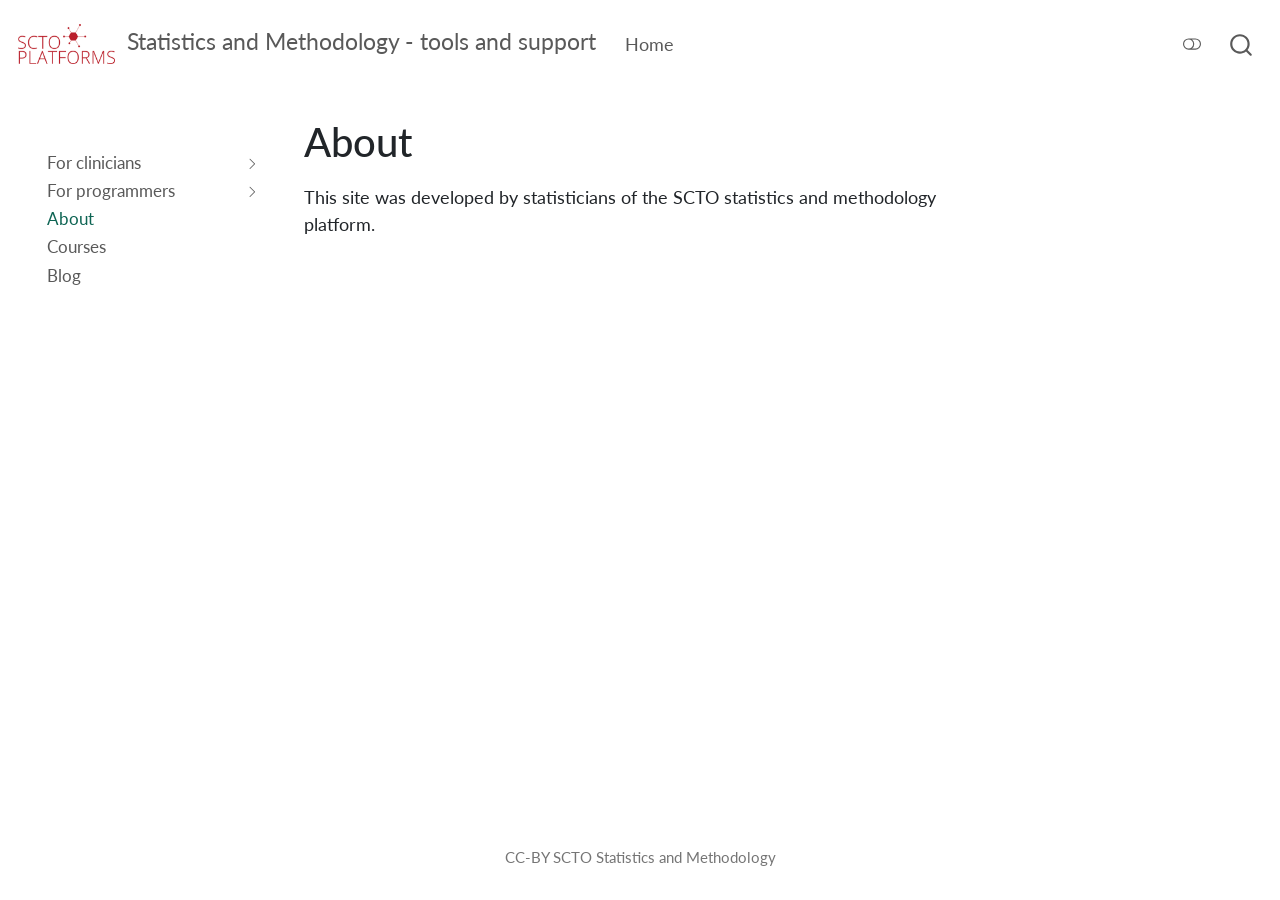
==== about.html @ e66b6415 "Built site for gh-pages" ====
<!DOCTYPE html>
<html xmlns="http://www.w3.org/1999/xhtml" lang="en" xml:lang="en"><head>

<meta charset="utf-8">
<meta name="generator" content="quarto-1.0.37">

<meta name="viewport" content="width=device-width, initial-scale=1.0, user-scalable=yes">


<title>Statistics and Methodology - tools and support - About</title>
<style>
code{white-space: pre-wrap;}
span.smallcaps{font-variant: small-caps;}
span.underline{text-decoration: underline;}
div.column{display: inline-block; vertical-align: top; width: 50%;}
div.hanging-indent{margin-left: 1.5em; text-indent: -1.5em;}
ul.task-list{list-style: none;}
</style>


<script src="site_libs/quarto-nav/quarto-nav.js"></script>
<script src="site_libs/quarto-nav/headroom.min.js"></script>
<script src="site_libs/clipboard/clipboard.min.js"></script>
<script src="site_libs/quarto-search/autocomplete.umd.js"></script>
<script src="site_libs/quarto-search/fuse.min.js"></script>
<script src="site_libs/quarto-search/quarto-search.js"></script>
<meta name="quarto:offset" content="./">
<link href="./docs/SCTO_Platforms.png" rel="icon" type="image/png">
<script src="site_libs/quarto-html/quarto.js"></script>
<script src="site_libs/quarto-html/popper.min.js"></script>
<script src="site_libs/quarto-html/tippy.umd.min.js"></script>
<script src="site_libs/quarto-html/anchor.min.js"></script>
<link href="site_libs/quarto-html/tippy.css" rel="stylesheet">
<link href="site_libs/quarto-html/quarto-syntax-highlighting.css" rel="stylesheet" class="quarto-color-scheme" id="quarto-text-highlighting-styles">
<link href="site_libs/quarto-html/quarto-syntax-highlighting-dark.css" rel="prefetch" class="quarto-color-scheme quarto-color-alternate" id="quarto-text-highlighting-styles">
<script src="site_libs/bootstrap/bootstrap.min.js"></script>
<link href="site_libs/bootstrap/bootstrap-icons.css" rel="stylesheet">
<link href="site_libs/bootstrap/bootstrap.min.css" rel="stylesheet" class="quarto-color-scheme" id="quarto-bootstrap" data-mode="light">
<link href="site_libs/bootstrap/bootstrap-dark.min.css" rel="prefetch" class="quarto-color-scheme quarto-color-alternate" id="quarto-bootstrap" data-mode="dark">
<script id="quarto-search-options" type="application/json">{
  "location": "navbar",
  "copy-button": false,
  "collapse-after": 3,
  "panel-placement": "end",
  "type": "overlay",
  "limit": 20,
  "language": {
    "search-no-results-text": "No results",
    "search-matching-documents-text": "matching documents",
    "search-copy-link-title": "Copy link to search",
    "search-hide-matches-text": "Hide additional matches",
    "search-more-match-text": "more match in this document",
    "search-more-matches-text": "more matches in this document",
    "search-clear-button-title": "Clear",
    "search-detached-cancel-button-title": "Cancel",
    "search-submit-button-title": "Submit"
  }
}</script>


<link rel="stylesheet" href="styles.css">
</head>

<body class="nav-sidebar floating nav-fixed">


<div id="quarto-search-results"></div>
  <header id="quarto-header" class="headroom fixed-top">
    <nav class="navbar navbar-expand-lg navbar-dark ">
      <div class="navbar-container container-fluid">
      <a class="navbar-brand" href="./index.html">
    <img src="./docs/SCTO_Platforms.png" alt="">
    <span class="navbar-title">Statistics and Methodology - tools and support</span>
  </a>
          <button class="navbar-toggler" type="button" data-bs-toggle="collapse" data-bs-target="#navbarCollapse" aria-controls="navbarCollapse" aria-expanded="false" aria-label="Toggle navigation" onclick="if (window.quartoToggleHeadroom) { window.quartoToggleHeadroom(); }">
  <span class="navbar-toggler-icon"></span>
</button>
          <div class="collapse navbar-collapse" id="navbarCollapse">
            <ul class="navbar-nav navbar-nav-scroll me-auto">
  <li class="nav-item">
    <a class="nav-link" href="./index.html">Home</a>
  </li>  
</ul>
              <div class="quarto-toggle-container">
                  <a href="" class="quarto-color-scheme-toggle nav-link" onclick="window.quartoToggleColorScheme(); return false;" title="Toggle dark mode"><i class="bi"></i></a>
              </div>
              <div id="quarto-search" class="" title="Search"></div>
          </div> <!-- /navcollapse -->
      </div> <!-- /container-fluid -->
    </nav>
  <nav class="quarto-secondary-nav" data-bs-toggle="collapse" data-bs-target="#quarto-sidebar" aria-controls="quarto-sidebar" aria-expanded="false" aria-label="Toggle sidebar navigation" onclick="if (window.quartoToggleHeadroom) { window.quartoToggleHeadroom(); }">
    <div class="container-fluid d-flex justify-content-between">
      <h1 class="quarto-secondary-nav-title">About</h1>
      <button type="button" class="quarto-btn-toggle btn" aria-label="Show secondary navigation">
        <i class="bi bi-chevron-right"></i>
      </button>
    </div>
  </nav>
</header>
<!-- content -->
<div id="quarto-content" class="quarto-container page-columns page-rows-contents page-layout-article page-navbar">
<!-- sidebar -->
  <nav id="quarto-sidebar" class="sidebar collapse sidebar-navigation floating overflow-auto">
      <div class="mt-2 flex-shrink-0 align-items-center">
        <div class="sidebar-search">
        <div id="quarto-search" class="" title="Search"></div>
        </div>
      </div>
    <div class="sidebar-menu-container"> 
    <ul class="list-unstyled mt-1">
        <li class="sidebar-item sidebar-item-section">
      <div class="sidebar-item-container"> 
            <a class="sidebar-item-text sidebar-link text-start collapsed" data-bs-toggle="collapse" data-bs-target="#quarto-sidebar-section-1" aria-expanded="false">For clinicians</a>
          <a class="sidebar-item-toggle text-start collapsed" data-bs-toggle="collapse" data-bs-target="#quarto-sidebar-section-1" aria-expanded="false">
            <i class="bi bi-chevron-right ms-2"></i>
          </a> 
      </div>
      <ul id="quarto-sidebar-section-1" class="collapse list-unstyled sidebar-section depth1 ">  
          <li class="sidebar-item">
  <div class="sidebar-item-container"> 
  <a href="./DataSharing.html" class="sidebar-item-text sidebar-link">Data sharing</a>
  </div>
</li>
          <li class="sidebar-item">
  <div class="sidebar-item-container"> 
  <a href="./ReportingGuidelines.html" class="sidebar-item-text sidebar-link">Reporting guidelines</a>
  </div>
</li>
          <li class="sidebar-item">
  <div class="sidebar-item-container"> 
  <a href="./SampleSizeCalculation.html" class="sidebar-item-text sidebar-link">Sample size calculation</a>
  </div>
</li>
      </ul>
  </li>
        <li class="sidebar-item sidebar-item-section">
      <div class="sidebar-item-container"> 
            <a class="sidebar-item-text sidebar-link text-start collapsed" data-bs-toggle="collapse" data-bs-target="#quarto-sidebar-section-2" aria-expanded="false">For programmers</a>
          <a class="sidebar-item-toggle text-start collapsed" data-bs-toggle="collapse" data-bs-target="#quarto-sidebar-section-2" aria-expanded="false">
            <i class="bi bi-chevron-right ms-2"></i>
          </a> 
      </div>
      <ul id="quarto-sidebar-section-2" class="collapse list-unstyled sidebar-section depth1 ">  
          <li class="sidebar-item">
  <div class="sidebar-item-container"> 
  <a href="./baselinetables.html" class="sidebar-item-text sidebar-link">Make a baseline table</a>
  </div>
</li>
          <li class="sidebar-item">
  <div class="sidebar-item-container"> 
  <a href="./software.html" class="sidebar-item-text sidebar-link">Software packages</a>
  </div>
</li>
      </ul>
  </li>
        <li class="sidebar-item">
  <div class="sidebar-item-container"> 
  <a href="./about.html" class="sidebar-item-text sidebar-link active">About</a>
  </div>
</li>
        <li class="sidebar-item">
  <div class="sidebar-item-container"> 
  <a href="./courses.html" class="sidebar-item-text sidebar-link">Courses</a>
  </div>
</li>
        <li class="sidebar-item">
  <div class="sidebar-item-container"> 
  <a href="./blog/index.html" class="sidebar-item-text sidebar-link">Blog</a>
  </div>
</li>
    </ul>
    </div>
</nav>
<!-- margin-sidebar -->
    <div id="quarto-margin-sidebar" class="sidebar margin-sidebar">
        
    </div>
<!-- main -->
<main class="content" id="quarto-document-content">

<header id="title-block-header" class="quarto-title-block default">
<div class="quarto-title">
<h1 class="title d-none d-lg-block">About</h1>
</div>



<div class="quarto-title-meta">

    
    
  </div>
  

</header>

<p>This site was developed by statisticians of the SCTO statistics and methodology platform.</p>



</main> <!-- /main -->
<script id="quarto-html-after-body" type="application/javascript">
window.document.addEventListener("DOMContentLoaded", function (event) {
  const toggleBodyColorMode = (bsSheetEl) => {
    const mode = bsSheetEl.getAttribute("data-mode");
    const bodyEl = window.document.querySelector("body");
    if (mode === "dark") {
      bodyEl.classList.add("quarto-dark");
      bodyEl.classList.remove("quarto-light");
    } else {
      bodyEl.classList.add("quarto-light");
      bodyEl.classList.remove("quarto-dark");
    }
  }
  const toggleBodyColorPrimary = () => {
    const bsSheetEl = window.document.querySelector("link#quarto-bootstrap");
    if (bsSheetEl) {
      toggleBodyColorMode(bsSheetEl);
    }
  }
  toggleBodyColorPrimary();  
  const disableStylesheet = (stylesheets) => {
    for (let i=0; i < stylesheets.length; i++) {
      const stylesheet = stylesheets[i];
      stylesheet.rel = 'prefetch';
    }
  }
  const enableStylesheet = (stylesheets) => {
    for (let i=0; i < stylesheets.length; i++) {
      const stylesheet = stylesheets[i];
      stylesheet.rel = 'stylesheet';
    }
  }
  const manageTransitions = (selector, allowTransitions) => {
    const els = window.document.querySelectorAll(selector);
    for (let i=0; i < els.length; i++) {
      const el = els[i];
      if (allowTransitions) {
        el.classList.remove('notransition');
      } else {
        el.classList.add('notransition');
      }
    }
  }
  const toggleColorMode = (alternate) => {
    // Switch the stylesheets
    const alternateStylesheets = window.document.querySelectorAll('link.quarto-color-scheme.quarto-color-alternate');
    manageTransitions('#quarto-margin-sidebar .nav-link', false);
    if (alternate) {
      enableStylesheet(alternateStylesheets);
      for (const sheetNode of alternateStylesheets) {
        if (sheetNode.id === "quarto-bootstrap") {
          toggleBodyColorMode(sheetNode);
        }
      }
    } else {
      disableStylesheet(alternateStylesheets);
      toggleBodyColorPrimary();
    }
    manageTransitions('#quarto-margin-sidebar .nav-link', true);
    // Switch the toggles
    const toggles = window.document.querySelectorAll('.quarto-color-scheme-toggle');
    for (let i=0; i < toggles.length; i++) {
      const toggle = toggles[i];
      if (toggle) {
        if (alternate) {
          toggle.classList.add("alternate");     
        } else {
          toggle.classList.remove("alternate");
        }
      }
    }
  }
  const isFileUrl = () => { 
    return window.location.protocol === 'file:';
  }
  const hasAlternateSentinel = () => {  
    let styleSentinel = getColorSchemeSentinel();
    if (styleSentinel !== null) {
      return styleSentinel === "alternate";
    } else {
      return false;
    }
  }
  const setStyleSentinel = (alternate) => {
    const value = alternate ? "alternate" : "default";
    if (!isFileUrl()) {
      window.localStorage.setItem("quarto-color-scheme", value);
    } else {
      localAlternateSentinel = value;
    }
  }
  const getColorSchemeSentinel = () => {
    if (!isFileUrl()) {
      const storageValue = window.localStorage.getItem("quarto-color-scheme");
      return storageValue != null ? storageValue : localAlternateSentinel;
    } else {
      return localAlternateSentinel;
    }
  }
  let localAlternateSentinel = 'default';
  // Dark / light mode switch
  window.quartoToggleColorScheme = () => {
    // Read the current dark / light value 
    let toAlternate = !hasAlternateSentinel();
    toggleColorMode(toAlternate);
    setStyleSentinel(toAlternate);
  };
  // Ensure there is a toggle, if there isn't float one in the top right
  if (window.document.querySelector('.quarto-color-scheme-toggle') === null) {
    const a = window.document.createElement('a');
    a.classList.add('top-right');
    a.classList.add('quarto-color-scheme-toggle');
    a.href = "";
    a.onclick = function() { try { window.quartoToggleColorScheme(); } catch {} return false; };
    const i = window.document.createElement("i");
    i.classList.add('bi');
    a.appendChild(i);
    window.document.body.appendChild(a);
  }
  // Switch to dark mode if need be
  if (hasAlternateSentinel()) {
    toggleColorMode(true);
  } 
  const icon = "";
  const anchorJS = new window.AnchorJS();
  anchorJS.options = {
    placement: 'right',
    icon: icon
  };
  anchorJS.add('.anchored');
  const clipboard = new window.ClipboardJS('.code-copy-button', {
    target: function(trigger) {
      return trigger.previousElementSibling;
    }
  });
  clipboard.on('success', function(e) {
    // button target
    const button = e.trigger;
    // don't keep focus
    button.blur();
    // flash "checked"
    button.classList.add('code-copy-button-checked');
    var currentTitle = button.getAttribute("title");
    button.setAttribute("title", "Copied!");
    setTimeout(function() {
      button.setAttribute("title", currentTitle);
      button.classList.remove('code-copy-button-checked');
    }, 1000);
    // clear code selection
    e.clearSelection();
  });
  function tippyHover(el, contentFn) {
    const config = {
      allowHTML: true,
      content: contentFn,
      maxWidth: 500,
      delay: 100,
      arrow: false,
      appendTo: function(el) {
          return el.parentElement;
      },
      interactive: true,
      interactiveBorder: 10,
      theme: 'quarto',
      placement: 'bottom-start'
    };
    window.tippy(el, config); 
  }
  const noterefs = window.document.querySelectorAll('a[role="doc-noteref"]');
  for (var i=0; i<noterefs.length; i++) {
    const ref = noterefs[i];
    tippyHover(ref, function() {
      let href = ref.getAttribute('href');
      try { href = new URL(href).hash; } catch {}
      const id = href.replace(/^#\/?/, "");
      const note = window.document.getElementById(id);
      return note.innerHTML;
    });
  }
  var bibliorefs = window.document.querySelectorAll('a[role="doc-biblioref"]');
  for (var i=0; i<bibliorefs.length; i++) {
    const ref = bibliorefs[i];
    const cites = ref.parentNode.getAttribute('data-cites').split(' ');
    tippyHover(ref, function() {
      var popup = window.document.createElement('div');
      cites.forEach(function(cite) {
        var citeDiv = window.document.createElement('div');
        citeDiv.classList.add('hanging-indent');
        citeDiv.classList.add('csl-entry');
        var biblioDiv = window.document.getElementById('ref-' + cite);
        if (biblioDiv) {
          citeDiv.innerHTML = biblioDiv.innerHTML;
        }
        popup.appendChild(citeDiv);
      });
      return popup.innerHTML;
    });
  }
});
</script>
</div> <!-- /content -->
<footer class="footer">
  <div class="nav-footer">
      <div class="nav-footer-center">CC-BY SCTO Statistics and Methodology</div>
  </div>
</footer>



</body></html>
---- site_libs/quarto-html/tippy.css ----
.tippy-box[data-animation=fade][data-state=hidden]{opacity:0}[data-tippy-root]{max-width:calc(100vw - 10px)}.tippy-box{position:relative;background-color:#333;color:#fff;border-radius:4px;font-size:14px;line-height:1.4;white-space:normal;outline:0;transition-property:transform,visibility,opacity}.tippy-box[data-placement^=top]>.tippy-arrow{bottom:0}.tippy-box[data-placement^=top]>.tippy-arrow:before{bottom:-7px;left:0;border-width:8px 8px 0;border-top-color:initial;transform-origin:center top}.tippy-box[data-placement^=bottom]>.tippy-arrow{top:0}.tippy-box[data-placement^=bottom]>.tippy-arrow:before{top:-7px;left:0;border-width:0 8px 8px;border-bottom-color:initial;transform-origin:center bottom}.tippy-box[data-placement^=left]>.tippy-arrow{right:0}.tippy-box[data-placement^=left]>.tippy-arrow:before{border-width:8px 0 8px 8px;border-left-color:initial;right:-7px;transform-origin:center left}.tippy-box[data-placement^=right]>.tippy-arrow{left:0}.tippy-box[data-placement^=right]>.tippy-arrow:before{left:-7px;border-width:8px 8px 8px 0;border-right-color:initial;transform-origin:center right}.tippy-box[data-inertia][data-state=visible]{transition-timing-function:cubic-bezier(.54,1.5,.38,1.11)}.tippy-arrow{width:16px;height:16px;color:#333}.tippy-arrow:before{content:"";position:absolute;border-color:transparent;border-style:solid}.tippy-content{position:relative;padding:5px 9px;z-index:1}
---- styles.css ----
/* css styles */

.navbar-brand > img {
  max-height: 40px;
}
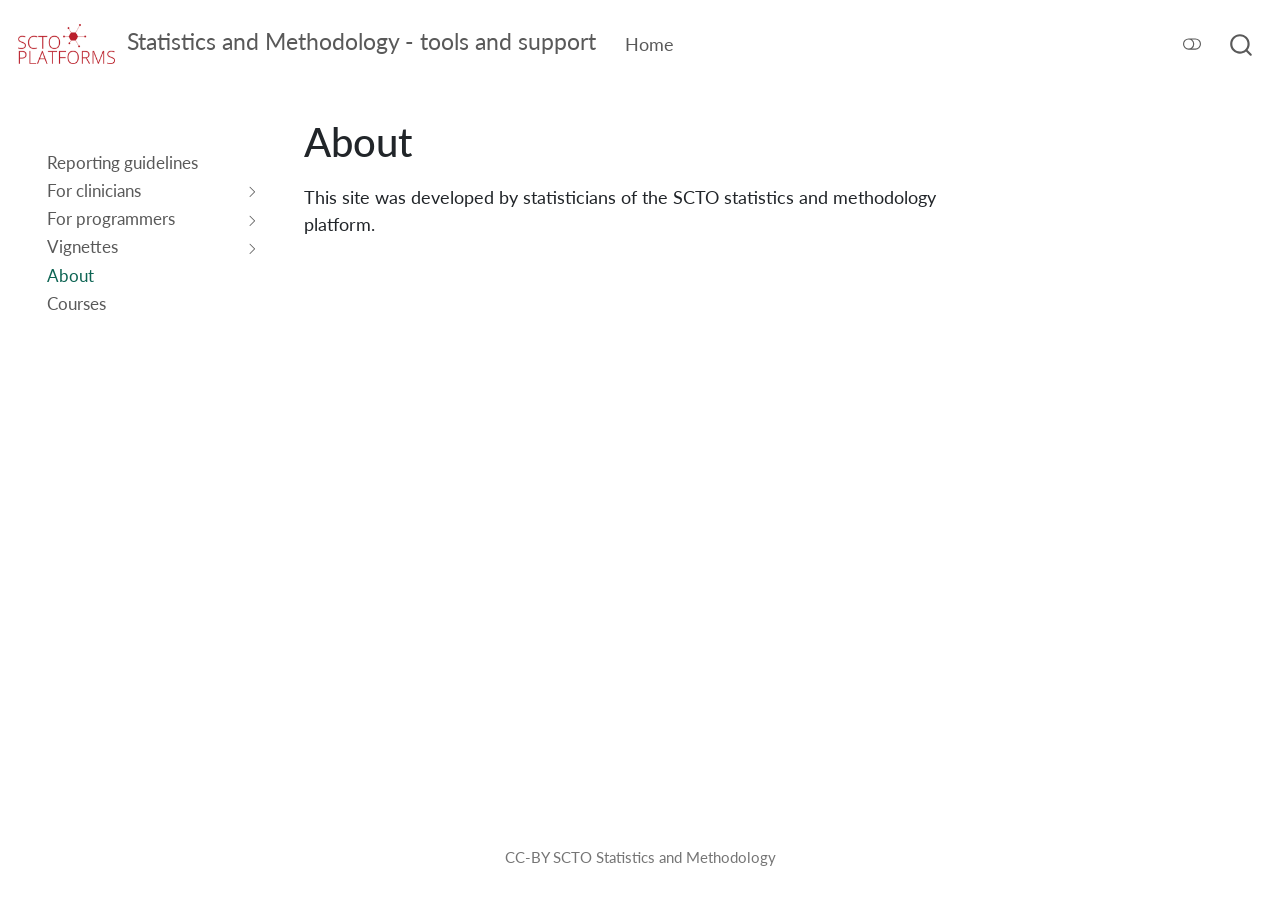
==== commit 6ff837f8: "Built site for gh-pages" ====
--- a/about.html
+++ b/about.html
@@ -108,6 +108,11 @@
       </div>
     <div class="sidebar-menu-container"> 
     <ul class="list-unstyled mt-1">
+        <li class="sidebar-item">
+  <div class="sidebar-item-container"> 
+  <a href="./ReportingGuidelines.html" class="sidebar-item-text sidebar-link">Reporting guidelines</a>
+  </div>
+</li>
         <li class="sidebar-item sidebar-item-section">
       <div class="sidebar-item-container"> 
             <a class="sidebar-item-text sidebar-link text-start collapsed" data-bs-toggle="collapse" data-bs-target="#quarto-sidebar-section-1" aria-expanded="false">For clinicians</a>
@@ -119,11 +124,6 @@
           <li class="sidebar-item">
   <div class="sidebar-item-container"> 
   <a href="./DataSharing.html" class="sidebar-item-text sidebar-link">Data sharing</a>
-  </div>
-</li>
-          <li class="sidebar-item">
-  <div class="sidebar-item-container"> 
-  <a href="./ReportingGuidelines.html" class="sidebar-item-text sidebar-link">Reporting guidelines</a>
   </div>
 </li>
           <li class="sidebar-item">
@@ -153,6 +153,31 @@
 </li>
       </ul>
   </li>
+        <li class="sidebar-item sidebar-item-section">
+      <div class="sidebar-item-container"> 
+            <a class="sidebar-item-text sidebar-link text-start collapsed" data-bs-toggle="collapse" data-bs-target="#quarto-sidebar-section-3" aria-expanded="false">Vignettes</a>
+          <a class="sidebar-item-toggle text-start collapsed" data-bs-toggle="collapse" data-bs-target="#quarto-sidebar-section-3" aria-expanded="false">
+            <i class="bi bi-chevron-right ms-2"></i>
+          </a> 
+      </div>
+      <ul id="quarto-sidebar-section-3" class="collapse list-unstyled sidebar-section depth1 ">  
+          <li class="sidebar-item">
+  <div class="sidebar-item-container"> 
+  <a href="./vignettes.html" class="sidebar-item-text sidebar-link">Overview</a>
+  </div>
+</li>
+          <li class="sidebar-item">
+  <div class="sidebar-item-container"> 
+  <a href="./SampleSizeCalculation.html" class="sidebar-item-text sidebar-link">Sample size calculation</a>
+  </div>
+</li>
+          <li class="sidebar-item">
+  <div class="sidebar-item-container"> 
+  <a href="./baselinetables.html" class="sidebar-item-text sidebar-link">Make a baseline table</a>
+  </div>
+</li>
+      </ul>
+  </li>
         <li class="sidebar-item">
   <div class="sidebar-item-container"> 
   <a href="./about.html" class="sidebar-item-text sidebar-link active">About</a>
@@ -161,11 +186,6 @@
         <li class="sidebar-item">
   <div class="sidebar-item-container"> 
   <a href="./courses.html" class="sidebar-item-text sidebar-link">Courses</a>
-  </div>
-</li>
-        <li class="sidebar-item">
-  <div class="sidebar-item-container"> 
-  <a href="./blog/index.html" class="sidebar-item-text sidebar-link">Blog</a>
   </div>
 </li>
     </ul>
